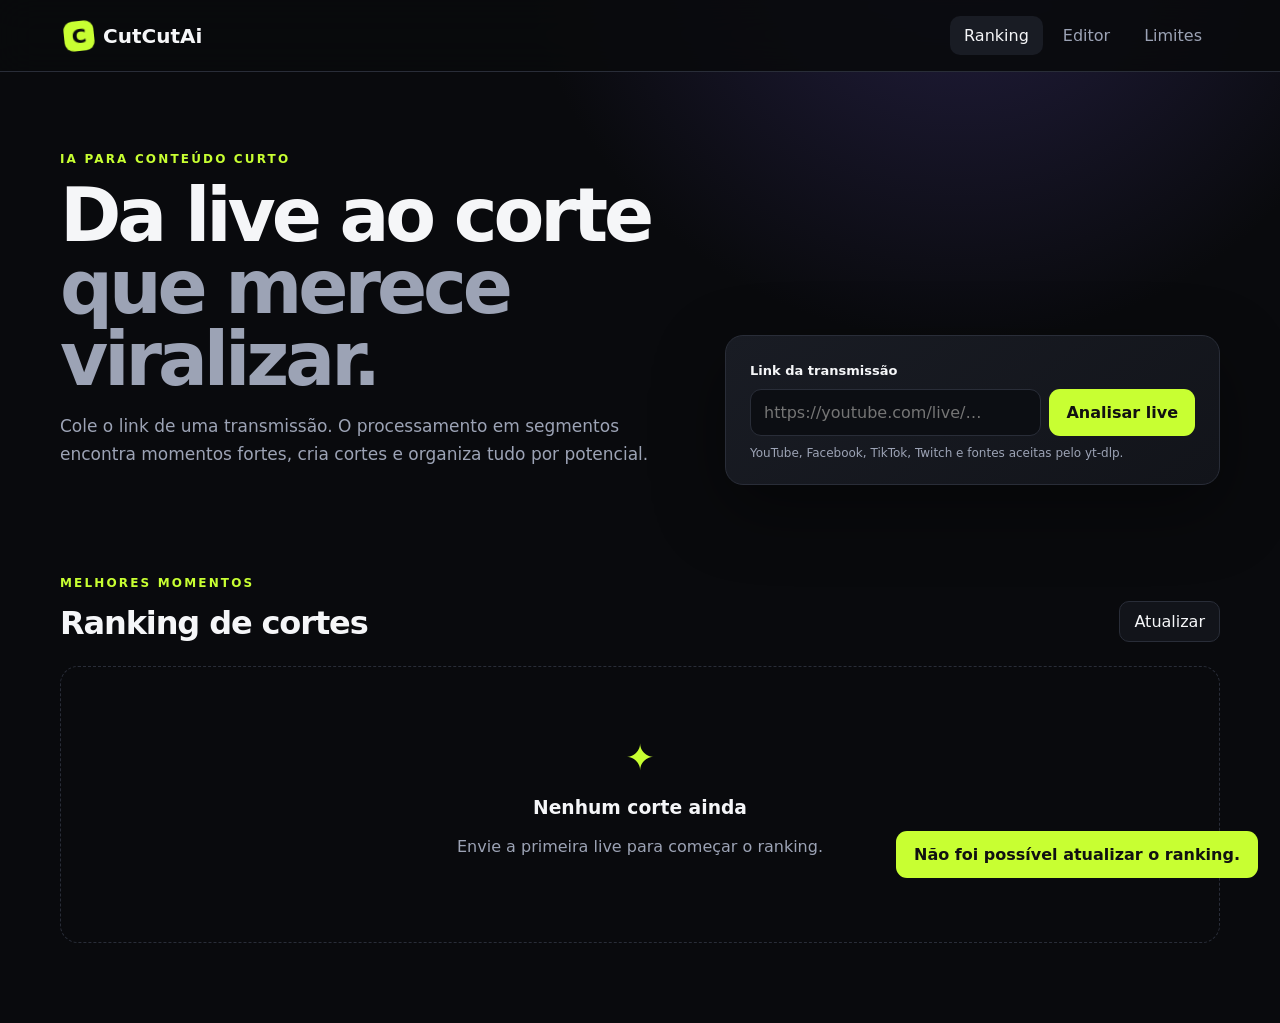
==== frontend/index.html @ 62fc754a "feat: criar MVP de cortes automáticos de lives" ====
<!doctype html>
<html lang="pt-BR">
<head>
  <meta charset="utf-8">
  <meta name="viewport" content="width=device-width,initial-scale=1">
  <meta name="description" content="CutCutAi — encontre e edite os melhores momentos de transmissões ao vivo.">
  <title>CutCutAi</title>
  <link rel="stylesheet" href="styles.css">
</head>
<body>
  <header class="topbar">
    <a class="brand" href="#"><span class="brand-mark">C</span>CutCutAi</a>
    <nav aria-label="Principal">
      <button class="nav-item active" data-view="ranking">Ranking</button>
      <button class="nav-item" data-view="editor">Editor</button>
      <button class="nav-item" data-view="about">Limites</button>
    </nav>
  </header>

  <main>
    <section class="hero">
      <div>
        <p class="eyebrow">IA PARA CONTEÚDO CURTO</p>
        <h1>Da live ao corte<br><span>que merece viralizar.</span></h1>
        <p class="lead">Cole o link de uma transmissão. O processamento em segmentos encontra momentos fortes, cria cortes e organiza tudo por potencial.</p>
      </div>
      <form id="live-form" class="capture-card">
        <label for="live-url">Link da transmissão</label>
        <div class="input-row">
          <input id="live-url" type="url" required placeholder="https://youtube.com/live/…" autocomplete="url">
          <button type="submit">Analisar live</button>
        </div>
        <p id="platform-hint" class="hint">YouTube, Facebook, TikTok, Twitch e fontes aceitas pelo yt-dlp.</p>
      </form>
    </section>

    <section id="ranking" class="view active">
      <div class="section-head">
        <div><p class="eyebrow">MELHORES MOMENTOS</p><h2>Ranking de cortes</h2></div>
        <button id="refresh" class="secondary">Atualizar</button>
      </div>
      <div id="ranking-grid" class="ranking-grid" aria-live="polite"></div>
      <div id="empty-state" class="empty-state" hidden>
        <span>✦</span><h3>Nenhum corte ainda</h3><p>Envie a primeira live para começar o ranking.</p>
      </div>
    </section>

    <section id="editor" class="view">
      <div class="section-head"><div><p class="eyebrow">PÓS-PRODUÇÃO</p><h2>Editor de cortes</h2></div></div>
      <div class="editor-grid">
        <div class="preview-panel"><div id="video-placeholder"><span>▶</span><p>Selecione um corte do ranking</p></div><video id="preview" controls hidden></video></div>
        <form id="edit-form" class="controls">
          <label>Corte<select id="clip-select" required><option value="">Selecione…</option></select></label>
          <label>Estilo de legenda<select id="caption-style"><option value="viral">Viral (grande e dinâmica)</option><option value="clean">Clean</option><option value="none">Sem legenda</option></select></label>
          <label>Filtro<select id="filter"><option value="none">Original</option><option value="vivid">Vibrante</option><option value="cinematic">Cinematográfico</option><option value="mono">Preto e branco</option></select></label>
          <label>Resolução<select id="resolution"><option value="1080">Full HD · recomendado</option><option value="720">HD · mais rápido</option><option value="2160">4K · processamento lento</option></select></label>
          <label>Narração<textarea id="narration" rows="3" maxlength="500" placeholder="Texto opcional para voz…"></textarea></label>
          <p id="quality-warning" class="warning" hidden>4K usa CPU e pode consumir muitos minutos do GitHub Actions.</p>
          <button type="submit">Solicitar exportação</button>
        </form>
      </div>
    </section>

    <section id="about" class="view limits">
      <p class="eyebrow">TRANSPARÊNCIA</p><h2>O que acontece nos bastidores</h2>
      <div class="limit-grid">
        <article><b>Processamento incremental</b><p>A live é baixada e analisada em lotes. Não há uma IA assistindo em tempo real.</p></article>
        <article><b>IA leve em CPU</b><p>Whisper tiny roda sem GPU; é econômico, mas pode errar mais que modelos maiores.</p></article>
        <article><b>Cotas do GitHub</b><p>Repositórios privados têm minutos limitados e cada job pode durar no máximo 6 horas.</p></article>
        <article><b>4K leva mais tempo</b><p>A renderização acontece em CPU. Vídeos ficam em Releases, fora do histórico Git.</p></article>
      </div>
    </section>
  </main>
  <div id="toast" role="status" aria-live="polite"></div>
  <script src="app.js"></script>
</body>
</html>
---- frontend/styles.css ----
:root{--bg:#090a0d;--panel:#12141a;--panel2:#191c24;--line:#292d38;--text:#f5f6f8;--muted:#9ca3b5;--lime:#c8ff32;--purple:#8b5cf6;--radius:18px;color-scheme:dark;font-family:Inter,ui-sans-serif,system-ui,-apple-system,sans-serif}
*{box-sizing:border-box}body{margin:0;background:radial-gradient(circle at 75% -10%,#252044 0,transparent 30%),var(--bg);color:var(--text);min-height:100vh}button,input,select,textarea{font:inherit}.topbar{height:72px;display:flex;align-items:center;justify-content:space-between;padding:0 clamp(20px,5vw,76px);border-bottom:1px solid var(--line);background:#090a0de6;backdrop-filter:blur(18px);position:sticky;top:0;z-index:5}.brand{font-weight:800;font-size:20px;color:var(--text);text-decoration:none;display:flex;align-items:center;gap:9px}.brand-mark{display:grid;place-items:center;width:30px;height:30px;color:#090a0d;background:var(--lime);border-radius:9px;transform:rotate(-6deg)}nav{display:flex;gap:6px}.nav-item{border:0;background:transparent;color:var(--muted);padding:10px 14px;border-radius:10px;cursor:pointer}.nav-item.active,.nav-item:hover{color:var(--text);background:var(--panel2)}main{width:min(1160px,calc(100% - 40px));margin:auto}.hero{padding:80px 0 56px;display:grid;grid-template-columns:1.1fr .9fr;gap:60px;align-items:end}.eyebrow{color:var(--lime);font-size:12px;letter-spacing:.18em;font-weight:800;margin:0 0 14px}.hero h1{font-size:clamp(42px,6vw,74px);line-height:.97;letter-spacing:-.055em;margin:0}.hero h1 span{color:var(--muted)}.lead{color:var(--muted);line-height:1.65;font-size:17px;max-width:640px}.capture-card,.controls{padding:24px;background:linear-gradient(145deg,var(--panel2),var(--panel));border:1px solid var(--line);border-radius:var(--radius);box-shadow:0 24px 70px #0006}.capture-card label,.controls label{font-weight:650;font-size:13px}.input-row{display:flex;gap:8px;margin-top:10px}.input-row input,select,textarea{width:100%;background:#0c0e13;border:1px solid var(--line);color:var(--text);border-radius:11px;padding:13px;outline:0}.input-row input:focus,select:focus,textarea:focus{border-color:var(--lime)}button[type=submit],.input-row button{border:0;border-radius:11px;background:var(--lime);color:#111;font-weight:800;padding:13px 17px;white-space:nowrap;cursor:pointer}.hint,.warning{font-size:12px;color:var(--muted);margin:10px 0 0}.warning{color:#ffd166}.view{display:none;padding:35px 0 80px}.view.active{display:block}.section-head{display:flex;align-items:end;justify-content:space-between;margin-bottom:24px}.section-head h2,.limits h2{font-size:32px;letter-spacing:-.035em;margin:0}.secondary{background:var(--panel);color:var(--text);border:1px solid var(--line);border-radius:10px;padding:10px 14px;cursor:pointer}.ranking-grid{display:grid;grid-template-columns:repeat(3,1fr);gap:18px}.clip-card{background:var(--panel);border:1px solid var(--line);border-radius:16px;overflow:hidden;transition:.2s}.clip-card:hover{transform:translateY(-3px);border-color:#484d5c}.thumb{aspect-ratio:16/9;background:linear-gradient(135deg,#282240,#161922);position:relative;overflow:hidden}.thumb img{width:100%;height:100%;object-fit:cover}.score{position:absolute;top:12px;right:12px;border-radius:999px;background:#0b0c0fe8;color:var(--lime);padding:7px 10px;font-size:13px;font-weight:850}.clip-body{padding:16px}.clip-body h3{font-size:16px;margin:0 0 9px;white-space:nowrap;overflow:hidden;text-overflow:ellipsis}.meta{color:var(--muted);font-size:12px;display:flex;justify-content:space-between}.tags{color:#b7a6ff;font-size:12px;margin:12px 0;white-space:nowrap;overflow:hidden}.card-actions{display:flex;gap:8px}.card-actions a,.card-actions button{flex:1;text-align:center;text-decoration:none;border:1px solid var(--line);color:var(--text);background:var(--panel2);padding:9px;border-radius:9px;font-size:12px;cursor:pointer}.empty-state{text-align:center;padding:70px;border:1px dashed var(--line);border-radius:var(--radius);color:var(--muted)}.empty-state span{font-size:36px;color:var(--lime)}.empty-state h3{color:var(--text)}.editor-grid{display:grid;grid-template-columns:1.3fr .7fr;gap:20px}.preview-panel{aspect-ratio:16/9;display:grid;place-items:center;background:#050608;border:1px solid var(--line);border-radius:var(--radius);overflow:hidden}.preview-panel video{width:100%;height:100%}#video-placeholder{text-align:center;color:var(--muted)}#video-placeholder span{font-size:40px;color:var(--lime)}.controls{display:grid;gap:15px}.controls label{display:grid;gap:7px}.limit-grid{display:grid;grid-template-columns:repeat(2,1fr);gap:16px;margin-top:24px}.limit-grid article{background:var(--panel);border:1px solid var(--line);border-radius:15px;padding:21px}.limit-grid p{color:var(--muted);line-height:1.55;margin-bottom:0}#toast{position:fixed;right:22px;bottom:22px;background:var(--lime);color:#111;padding:14px 18px;border-radius:11px;font-weight:750;transform:translateY(100px);opacity:0;transition:.25s;z-index:9}#toast.show{transform:none;opacity:1}
@media(max-width:800px){.topbar{padding:0 16px}.brand{font-size:0}.brand-mark{font-size:16px}nav{gap:0}.nav-item{padding:9px}.hero{grid-template-columns:1fr;gap:24px;padding-top:45px}.input-row{flex-direction:column}.ranking-grid{grid-template-columns:1fr}.editor-grid,.limit-grid{grid-template-columns:1fr}.section-head h2,.limits h2{font-size:27px}}
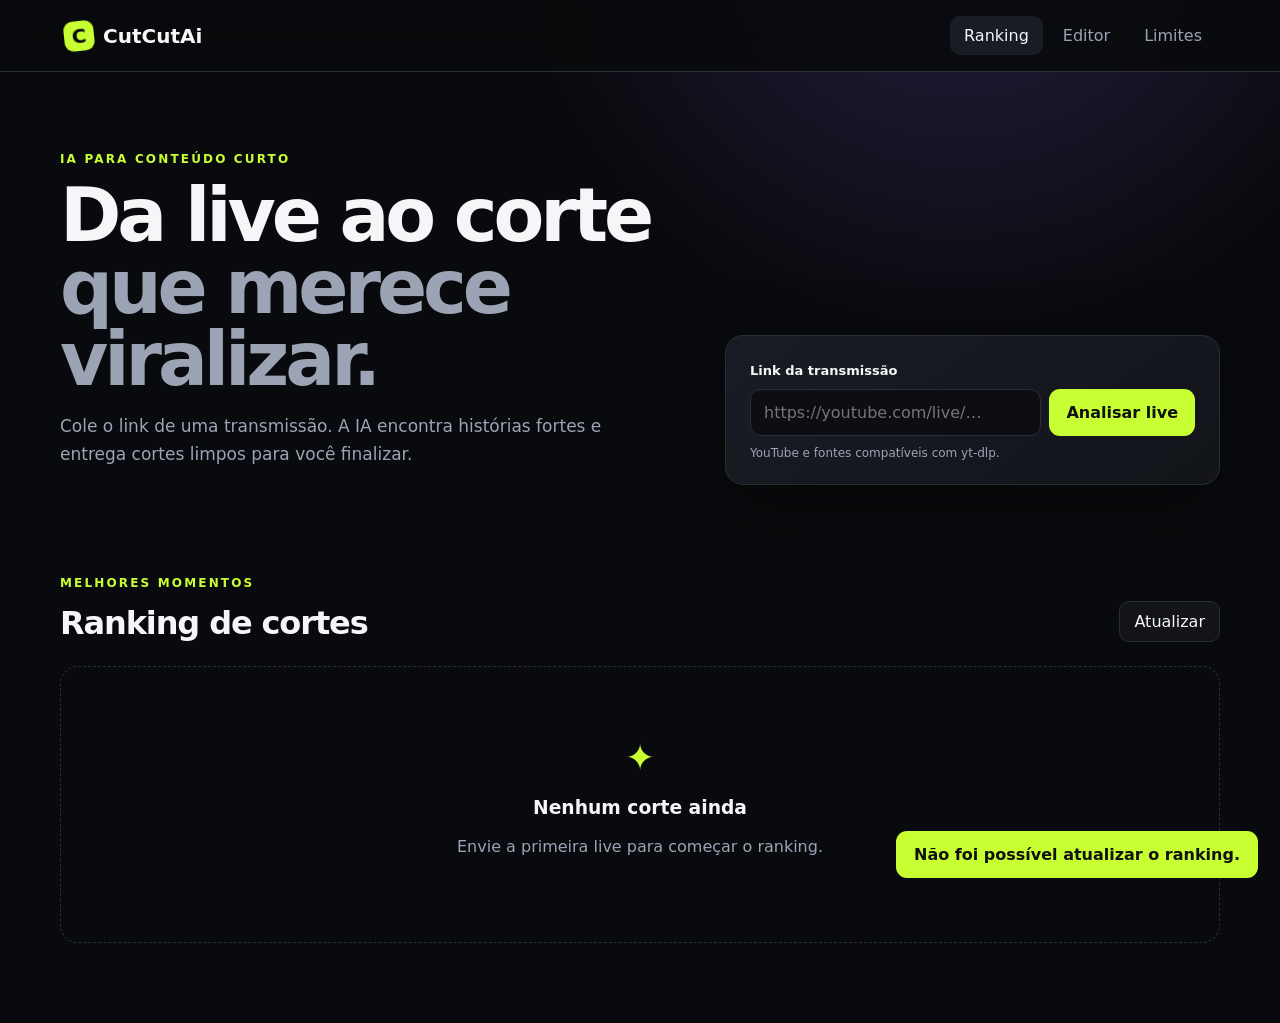
==== commit f462cb2e: "feat: iniciar editor visual de legendas" ====
--- a/frontend/index.html
+++ b/frontend/index.html
@@ -10,69 +10,12 @@
 <body>
   <header class="topbar">
     <a class="brand" href="#"><span class="brand-mark">C</span>CutCutAi</a>
-    <nav aria-label="Principal">
-      <button class="nav-item active" data-view="ranking">Ranking</button>
-      <button class="nav-item" data-view="editor">Editor</button>
-      <button class="nav-item" data-view="about">Limites</button>
-    </nav>
+    <nav aria-label="Principal"><button class="nav-item active" data-view="ranking">Ranking</button><button class="nav-item" data-view="editor">Editor</button><button class="nav-item" data-view="about">Limites</button></nav>
   </header>
-
   <main>
-    <section class="hero">
-      <div>
-        <p class="eyebrow">IA PARA CONTEÚDO CURTO</p>
-        <h1>Da live ao corte<br><span>que merece viralizar.</span></h1>
-        <p class="lead">Cole o link de uma transmissão. O processamento em segmentos encontra momentos fortes, cria cortes e organiza tudo por potencial.</p>
-      </div>
-      <form id="live-form" class="capture-card">
-        <label for="live-url">Link da transmissão</label>
-        <div class="input-row">
-          <input id="live-url" type="url" required placeholder="https://youtube.com/live/…" autocomplete="url">
-          <button type="submit">Analisar live</button>
-        </div>
-        <p id="platform-hint" class="hint">YouTube, Facebook, TikTok, Twitch e fontes aceitas pelo yt-dlp.</p>
-      </form>
-    </section>
-
-    <section id="ranking" class="view active">
-      <div class="section-head">
-        <div><p class="eyebrow">MELHORES MOMENTOS</p><h2>Ranking de cortes</h2></div>
-        <button id="refresh" class="secondary">Atualizar</button>
-      </div>
-      <div id="ranking-grid" class="ranking-grid" aria-live="polite"></div>
-      <div id="empty-state" class="empty-state" hidden>
-        <span>✦</span><h3>Nenhum corte ainda</h3><p>Envie a primeira live para começar o ranking.</p>
-      </div>
-    </section>
-
-    <section id="editor" class="view">
-      <div class="section-head"><div><p class="eyebrow">PÓS-PRODUÇÃO</p><h2>Editor de cortes</h2></div></div>
-      <div class="editor-grid">
-        <div class="preview-panel"><div id="video-placeholder"><span>▶</span><p>Selecione um corte do ranking</p></div><video id="preview" controls hidden></video></div>
-        <form id="edit-form" class="controls">
-          <label>Corte<select id="clip-select" required><option value="">Selecione…</option></select></label>
-          <label>Estilo de legenda<select id="caption-style"><option value="viral">Viral (grande e dinâmica)</option><option value="clean">Clean</option><option value="none">Sem legenda</option></select></label>
-          <label>Filtro<select id="filter"><option value="none">Original</option><option value="vivid">Vibrante</option><option value="cinematic">Cinematográfico</option><option value="mono">Preto e branco</option></select></label>
-          <label>Resolução<select id="resolution"><option value="1080">Full HD · recomendado</option><option value="720">HD · mais rápido</option><option value="2160">4K · processamento lento</option></select></label>
-          <label>Narração<textarea id="narration" rows="3" maxlength="500" placeholder="Texto opcional para voz…"></textarea></label>
-          <p id="quality-warning" class="warning" hidden>4K usa CPU e pode consumir muitos minutos do GitHub Actions.</p>
-          <button type="submit">Solicitar exportação</button>
-        </form>
-      </div>
-    </section>
-
-    <section id="about" class="view limits">
-      <p class="eyebrow">TRANSPARÊNCIA</p><h2>O que acontece nos bastidores</h2>
-      <div class="limit-grid">
-        <article><b>Processamento incremental</b><p>A live é baixada e analisada em lotes. Não há uma IA assistindo em tempo real.</p></article>
-        <article><b>IA leve em CPU</b><p>Whisper tiny roda sem GPU; é econômico, mas pode errar mais que modelos maiores.</p></article>
-        <article><b>Cotas do GitHub</b><p>Repositórios privados têm minutos limitados e cada job pode durar no máximo 6 horas.</p></article>
-        <article><b>4K leva mais tempo</b><p>A renderização acontece em CPU. Vídeos ficam em Releases, fora do histórico Git.</p></article>
-      </div>
-    </section>
-  </main>
-  <div id="toast" role="status" aria-live="polite"></div>
-  <script src="app.js"></script>
-</body>
-</html>
-
+    <section class="hero"><div><p class="eyebrow">IA PARA CONTEÚDO CURTO</p><h1>Da live ao corte<br><span>que merece viralizar.</span></h1><p class="lead">Cole o link de uma transmissão. A IA encontra histórias fortes e entrega cortes limpos para você finalizar.</p></div><form id="live-form" class="capture-card"><label for="live-url">Link da transmissão</label><div class="input-row"><input id="live-url" type="url" required placeholder="https://youtube.com/live/…" autocomplete="url"><button type="submit">Analisar live</button></div><p id="platform-hint" class="hint">YouTube e fontes compatíveis com yt-dlp.</p></form></section>
+    <section id="ranking" class="view active"><div class="section-head"><div><p class="eyebrow">MELHORES MOMENTOS</p><h2>Ranking de cortes</h2></div><button id="refresh" class="secondary">Atualizar</button></div><div id="ranking-grid" class="ranking-grid" aria-live="polite"></div><div id="empty-state" class="empty-state" hidden><span>✦</span><h3>Nenhum corte ainda</h3><p>Envie a primeira live para começar o ranking.</p></div></section>
+    <section id="editor" class="view"><div class="section-head"><div><p class="eyebrow">PÓS-PRODUÇÃO</p><h2>Editor de cortes</h2></div></div><div class="editor-grid"><div class="preview-panel"><div id="video-placeholder"><span>▶</span><p>Selecione um corte do ranking</p></div><div id="preview-stage" class="preview-stage" hidden><video id="preview" controls></video><div id="caption-preview" class="caption-preview">Sua legenda aparece aqui</div></div></div><form id="edit-form" class="controls"><label>Corte<select id="clip-select" required><option value="">Selecione…</option></select></label><label>Legenda<select id="caption-style"><option value="none">Sem legenda</option><option value="viral">Viral</option><option value="clean">Clean</option></select></label><div id="caption-controls"><label>Cor da legenda<input id="caption-color" type="color" value="#ffffff"></label><label>Cor do destaque<input id="highlight-color" type="color" value="#ffff00"></label><label>Posição<select id="caption-position"><option value="bottom">Inferior</option><option value="center">Centro</option><option value="top">Superior</option></select></label><label>Tamanho<input id="caption-size" type="range" min="40" max="90" value="62"><span id="caption-size-value">62</span></label><label class="check"><input id="caption-emphasis" type="checkbox" checked> Destacar palavras fortes automaticamente</label></div><label>Filtro<select id="filter"><option value="none">Original</option><option value="vivid">Vibrante</option><option value="cinematic">Cinematográfico</option><option value="mono">Preto e branco</option></select></label><label>Resolução<select id="resolution"><option value="1080">Full HD · recomendado</option><option value="720">HD · mais rápido</option><option value="2160">4K · processamento lento</option></select></label><p id="quality-warning" class="warning" hidden>4K usa mais processamento.</p><button type="submit">Solicitar exportação</button></form></div></section>
+    <section id="about" class="view limits"><p class="eyebrow">TRANSPARÊNCIA</p><h2>Como funciona</h2><div class="limit-grid"><article><b>Cortes inteligentes</b><p>A IA seleciona histórias completas sem forçar uma quantidade fixa.</p></article><article><b>Arquivo limpo</b><p>O corte original permanece sem legenda queimada para permitir edição posterior.</p></article><article><b>Editor separado</b><p>Legenda, cores, posição e filtro são escolhas de pós-produção.</p></article><article><b>Qualidade</b><p>A exportação preserva o áudio e permite escolher a resolução.</p></article></div></section>
+  </main><div id="toast" role="status" aria-live="polite"></div><script src="app.js"></script>
+</body></html>
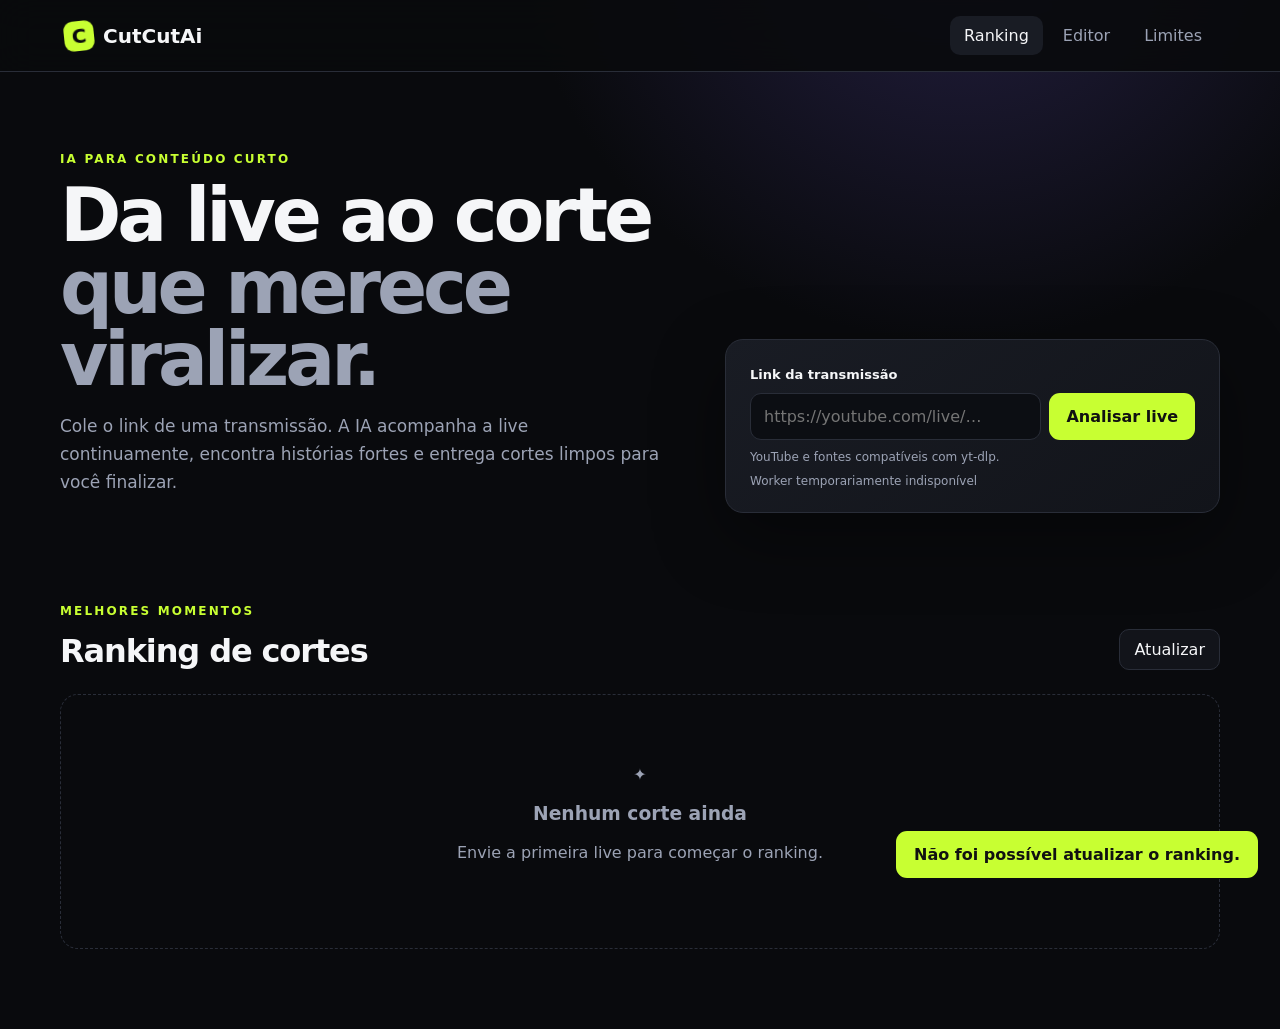
==== commit 12e832f1: "feat: adicionar controles diretos da live" ====
--- a/frontend/index.html
+++ b/frontend/index.html
@@ -13,7 +13,7 @@
     <nav aria-label="Principal"><button class="nav-item active" data-view="ranking">Ranking</button><button class="nav-item" data-view="editor">Editor</button><button class="nav-item" data-view="about">Limites</button></nav>
   </header>
   <main>
-    <section class="hero"><div><p class="eyebrow">IA PARA CONTEÚDO CURTO</p><h1>Da live ao corte<br><span>que merece viralizar.</span></h1><p class="lead">Cole o link de uma transmissão. A IA encontra histórias fortes e entrega cortes limpos para você finalizar.</p></div><form id="live-form" class="capture-card"><label for="live-url">Link da transmissão</label><div class="input-row"><input id="live-url" type="url" required placeholder="https://youtube.com/live/…" autocomplete="url"><button type="submit">Analisar live</button></div><p id="platform-hint" class="hint">YouTube e fontes compatíveis com yt-dlp.</p></form></section>
+    <section class="hero"><div><p class="eyebrow">IA PARA CONTEÚDO CURTO</p><h1>Da live ao corte<br><span>que merece viralizar.</span></h1><p class="lead">Cole o link de uma transmissão. A IA acompanha a live continuamente, encontra histórias fortes e entrega cortes limpos para você finalizar.</p></div><form id="live-form" class="capture-card"><label for="live-url">Link da transmissão</label><div class="input-row"><input id="live-url" type="url" required placeholder="https://youtube.com/live/…" autocomplete="url"><button id="live-submit" type="submit">Analisar live</button></div><p id="platform-hint" class="hint">YouTube e fontes compatíveis com yt-dlp.</p><p id="live-status" class="hint" data-state="idle">Pronto para receber uma live</p><button id="live-stop" class="secondary" type="button" hidden>Encerrar acompanhamento</button></form></section>
     <section id="ranking" class="view active"><div class="section-head"><div><p class="eyebrow">MELHORES MOMENTOS</p><h2>Ranking de cortes</h2></div><button id="refresh" class="secondary">Atualizar</button></div><div id="ranking-grid" class="ranking-grid" aria-live="polite"></div><div id="empty-state" class="empty-state" hidden><span>✦</span><h3>Nenhum corte ainda</h3><p>Envie a primeira live para começar o ranking.</p></div></section>
     <section id="editor" class="view"><div class="section-head"><div><p class="eyebrow">PÓS-PRODUÇÃO</p><h2>Editor de cortes</h2></div></div><div class="editor-grid"><div class="preview-panel"><div id="video-placeholder"><span>▶</span><p>Selecione um corte do ranking</p></div><div id="preview-stage" class="preview-stage" hidden><video id="preview" controls></video><div id="caption-preview" class="caption-preview">Sua legenda aparece aqui</div></div></div><form id="edit-form" class="controls"><label>Corte<select id="clip-select" required><option value="">Selecione…</option></select></label><label>Legenda<select id="caption-style"><option value="none">Sem legenda</option><option value="viral">Viral</option><option value="clean">Clean</option></select></label><div id="caption-controls"><label>Cor da legenda<input id="caption-color" type="color" value="#ffffff"></label><label>Cor do destaque<input id="highlight-color" type="color" value="#ffff00"></label><label>Posição<select id="caption-position"><option value="bottom">Inferior</option><option value="center">Centro</option><option value="top">Superior</option></select></label><label>Tamanho<input id="caption-size" type="range" min="40" max="90" value="62"><span id="caption-size-value">62</span></label><label class="check"><input id="caption-emphasis" type="checkbox" checked> Destacar palavras fortes automaticamente</label></div><label>Filtro<select id="filter"><option value="none">Original</option><option value="vivid">Vibrante</option><option value="cinematic">Cinematográfico</option><option value="mono">Preto e branco</option></select></label><label>Resolução<select id="resolution"><option value="1080">Full HD · recomendado</option><option value="720">HD · mais rápido</option><option value="2160">4K · processamento lento</option></select></label><p id="quality-warning" class="warning" hidden>4K usa mais processamento.</p><button type="submit">Solicitar exportação</button></form></div></section>
     <section id="about" class="view limits"><p class="eyebrow">TRANSPARÊNCIA</p><h2>Como funciona</h2><div class="limit-grid"><article><b>Cortes inteligentes</b><p>A IA seleciona histórias completas sem forçar uma quantidade fixa.</p></article><article><b>Arquivo limpo</b><p>O corte original permanece sem legenda queimada para permitir edição posterior.</p></article><article><b>Editor separado</b><p>Legenda, cores, posição e filtro são escolhas de pós-produção.</p></article><article><b>Qualidade</b><p>A exportação preserva o áudio e permite escolher a resolução.</p></article></div></section>
--- a/frontend/styles.css
+++ b/frontend/styles.css
@@ -1,4 +1 @@
-:root{--bg:#090a0d;--panel:#12141a;--panel2:#191c24;--line:#292d38;--text:#f5f6f8;--muted:#9ca3b5;--lime:#c8ff32;--purple:#8b5cf6;--radius:18px;color-scheme:dark;font-family:Inter,ui-sans-serif,system-ui,-apple-system,sans-serif}
-*{box-sizing:border-box}body{margin:0;background:radial-gradient(circle at 75% -10%,#252044 0,transparent 30%),var(--bg);color:var(--text);min-height:100vh}button,input,select,textarea{font:inherit}.topbar{height:72px;display:flex;align-items:center;justify-content:space-between;padding:0 clamp(20px,5vw,76px);border-bottom:1px solid var(--line);background:#090a0de6;backdrop-filter:blur(18px);position:sticky;top:0;z-index:5}.brand{font-weight:800;font-size:20px;color:var(--text);text-decoration:none;display:flex;align-items:center;gap:9px}.brand-mark{display:grid;place-items:center;width:30px;height:30px;color:#090a0d;background:var(--lime);border-radius:9px;transform:rotate(-6deg)}nav{display:flex;gap:6px}.nav-item{border:0;background:transparent;color:var(--muted);padding:10px 14px;border-radius:10px;cursor:pointer}.nav-item.active,.nav-item:hover{color:var(--text);background:var(--panel2)}main{width:min(1160px,calc(100% - 40px));margin:auto}.hero{padding:80px 0 56px;display:grid;grid-template-columns:1.1fr .9fr;gap:60px;align-items:end}.eyebrow{color:var(--lime);font-size:12px;letter-spacing:.18em;font-weight:800;margin:0 0 14px}.hero h1{font-size:clamp(42px,6vw,74px);line-height:.97;letter-spacing:-.055em;margin:0}.hero h1 span{color:var(--muted)}.lead{color:var(--muted);line-height:1.65;font-size:17px;max-width:640px}.capture-card,.controls{padding:24px;background:linear-gradient(145deg,var(--panel2),var(--panel));border:1px solid var(--line);border-radius:var(--radius);box-shadow:0 24px 70px #0006}.capture-card label,.controls label{font-weight:650;font-size:13px}.input-row{display:flex;gap:8px;margin-top:10px}.input-row input,select,textarea{width:100%;background:#0c0e13;border:1px solid var(--line);color:var(--text);border-radius:11px;padding:13px;outline:0}.input-row input:focus,select:focus,textarea:focus{border-color:var(--lime)}button[type=submit],.input-row button{border:0;border-radius:11px;background:var(--lime);color:#111;font-weight:800;padding:13px 17px;white-space:nowrap;cursor:pointer}.hint,.warning{font-size:12px;color:var(--muted);margin:10px 0 0}.warning{color:#ffd166}.view{display:none;padding:35px 0 80px}.view.active{display:block}.section-head{display:flex;align-items:end;justify-content:space-between;margin-bottom:24px}.section-head h2,.limits h2{font-size:32px;letter-spacing:-.035em;margin:0}.secondary{background:var(--panel);color:var(--text);border:1px solid var(--line);border-radius:10px;padding:10px 14px;cursor:pointer}.ranking-grid{display:grid;grid-template-columns:repeat(3,1fr);gap:18px}.clip-card{background:var(--panel);border:1px solid var(--line);border-radius:16px;overflow:hidden;transition:.2s}.clip-card:hover{transform:translateY(-3px);border-color:#484d5c}.thumb{aspect-ratio:16/9;background:linear-gradient(135deg,#282240,#161922);position:relative;overflow:hidden}.thumb img{width:100%;height:100%;object-fit:cover}.score{position:absolute;top:12px;right:12px;border-radius:999px;background:#0b0c0fe8;color:var(--lime);padding:7px 10px;font-size:13px;font-weight:850}.clip-body{padding:16px}.clip-body h3{font-size:16px;margin:0 0 9px;white-space:nowrap;overflow:hidden;text-overflow:ellipsis}.meta{color:var(--muted);font-size:12px;display:flex;justify-content:space-between}.tags{color:#b7a6ff;font-size:12px;margin:12px 0;white-space:nowrap;overflow:hidden}.card-actions{display:flex;gap:8px}.card-actions a,.card-actions button{flex:1;text-align:center;text-decoration:none;border:1px solid var(--line);color:var(--text);background:var(--panel2);padding:9px;border-radius:9px;font-size:12px;cursor:pointer}.empty-state{text-align:center;padding:70px;border:1px dashed var(--line);border-radius:var(--radius);color:var(--muted)}.empty-state span{font-size:36px;color:var(--lime)}.empty-state h3{color:var(--text)}.editor-grid{display:grid;grid-template-columns:1.3fr .7fr;gap:20px}.preview-panel{aspect-ratio:16/9;display:grid;place-items:center;background:#050608;border:1px solid var(--line);border-radius:var(--radius);overflow:hidden}.preview-panel video{width:100%;height:100%}#video-placeholder{text-align:center;color:var(--muted)}#video-placeholder span{font-size:40px;color:var(--lime)}.controls{display:grid;gap:15px}.controls label{display:grid;gap:7px}.limit-grid{display:grid;grid-template-columns:repeat(2,1fr);gap:16px;margin-top:24px}.limit-grid article{background:var(--panel);border:1px solid var(--line);border-radius:15px;padding:21px}.limit-grid p{color:var(--muted);line-height:1.55;margin-bottom:0}#toast{position:fixed;right:22px;bottom:22px;background:var(--lime);color:#111;padding:14px 18px;border-radius:11px;font-weight:750;transform:translateY(100px);opacity:0;transition:.25s;z-index:9}#toast.show{transform:none;opacity:1}
-@media(max-width:800px){.topbar{padding:0 16px}.brand{font-size:0}.brand-mark{font-size:16px}nav{gap:0}.nav-item{padding:9px}.hero{grid-template-columns:1fr;gap:24px;padding-top:45px}.input-row{flex-direction:column}.ranking-grid{grid-template-columns:1fr}.editor-grid,.limit-grid{grid-template-columns:1fr}.section-head h2,.limits h2{font-size:27px}}
-
+:root{--bg:#090a0d;--panel:#12141a;--panel2:#191c24;--line:#292d38;--text:#f5f6f8;--muted:#9ca3b5;--lime:#c8ff32;--radius:18px;color-scheme:dark;font-family:Inter,ui-sans-serif,system-ui,-apple-system,sans-serif}*{box-sizing:border-box}body{margin:0;background:radial-gradient(circle at 75% -10%,#252044 0,transparent 30%),var(--bg);color:var(--text);min-height:100vh}button,input,select,textarea{font:inherit}.topbar{height:72px;display:flex;align-items:center;justify-content:space-between;padding:0 clamp(20px,5vw,76px);border-bottom:1px solid var(--line);background:#090a0de6;backdrop-filter:blur(18px);position:sticky;top:0;z-index:5}.brand{font-weight:800;font-size:20px;color:var(--text);text-decoration:none;display:flex;align-items:center;gap:9px}.brand-mark{display:grid;place-items:center;width:30px;height:30px;color:#090a0d;background:var(--lime);border-radius:9px;transform:rotate(-6deg)}nav{display:flex;gap:6px}.nav-item{border:0;background:transparent;color:var(--muted);padding:10px 14px;border-radius:10px;cursor:pointer}.nav-item.active,.nav-item:hover{color:var(--text);background:var(--panel2)}main{width:min(1160px,calc(100% - 40px));margin:auto}.hero{padding:80px 0 56px;display:grid;grid-template-columns:1.1fr .9fr;gap:60px;align-items:end}.eyebrow{color:var(--lime);font-size:12px;letter-spacing:.18em;font-weight:800;margin:0 0 14px}.hero h1{font-size:clamp(42px,6vw,74px);line-height:.97;letter-spacing:-.055em;margin:0}.hero h1 span{color:var(--muted)}.lead{color:var(--muted);line-height:1.65;font-size:17px;max-width:640px}.capture-card,.controls{padding:24px;background:linear-gradient(145deg,var(--panel2),var(--panel));border:1px solid var(--line);border-radius:var(--radius);box-shadow:0 24px 70px #0006}.capture-card label,.controls label{font-weight:650;font-size:13px}.input-row{display:flex;gap:8px;margin-top:10px}.input-row input,select,textarea{width:100%;background:#0c0e13;border:1px solid var(--line);color:var(--text);border-radius:11px;padding:13px;outline:0}.input-row input:focus,select:focus,textarea:focus{border-color:var(--lime)}button[type=submit],.input-row button{border:0;border-radius:11px;background:var(--lime);color:#111;font-weight:800;padding:13px 17px;white-space:nowrap;cursor:pointer}.hint,.warning{font-size:12px;color:var(--muted);margin:10px 0 0}.warning{color:#ffd166}.view{display:none;padding:35px 0 80px}.view.active{display:block}.section-head{display:flex;align-items:end;justify-content:space-between;margin-bottom:24px}.section-head h2,.limits h2{font-size:32px;letter-spacing:-.035em;margin:0}.secondary{background:var(--panel);color:var(--text);border:1px solid var(--line);border-radius:10px;padding:10px 14px;cursor:pointer}.ranking-grid{display:grid;grid-template-columns:repeat(3,1fr);gap:18px}.clip-card{background:var(--panel);border:1px solid var(--line);border-radius:16px;overflow:hidden;transition:.2s}.clip-card:hover{transform:translateY(-3px);border-color:#484d5c}.thumb{aspect-ratio:16/9;background:linear-gradient(135deg,#282240,#161922);position:relative;overflow:hidden}.thumb img{width:100%;height:100%;object-fit:cover}.score{position:absolute;top:12px;right:12px;border-radius:999px;background:#0b0c0fe8;color:var(--lime);padding:7px 10px;font-size:13px;font-weight:850}.clip-body{padding:16px}.clip-body h3{font-size:16px;margin:0 0 9px;white-space:nowrap;overflow:hidden;text-overflow:ellipsis}.meta{color:var(--muted);font-size:12px;display:flex;justify-content:space-between}.tags{color:#b7a6ff;font-size:12px;margin:12px 0;white-space:nowrap;overflow:hidden}.card-actions{display:flex;gap:8px}.card-actions a,.card-actions button{flex:1;text-align:center;text-decoration:none;border:1px solid var(--line);color:var(--text);background:var(--panel2);padding:9px;border-radius:9px;font-size:12px;cursor:pointer}.empty-state{text-align:center;padding:70px;border:1px dashed var(--line);border-radius:var(--radius);color:var(--muted)}.editor-grid{display:grid;grid-template-columns:1.3fr .7fr;gap:20px}.preview-panel{aspect-ratio:16/9;display:grid;place-items:center;background:#050608;border:1px solid var(--line);border-radius:var(--radius);overflow:hidden}.preview-stage{width:100%;height:100%;position:relative}.preview-stage video{width:100%;height:100%;display:block}.caption-preview{position:absolute;left:8%;right:8%;bottom:14%;text-align:center;font-weight:900;line-height:1.08;text-shadow:0 2px 3px #000,0 0 8px #000;pointer-events:none}.caption-preview[data-position=center]{bottom:46%}.caption-preview[data-position=top]{bottom:auto;top:12%}#video-placeholder{text-align:center;color:var(--muted)}#video-placeholder span{font-size:40px;color:var(--lime)}.controls{display:grid;gap:15px}.controls label{display:grid;gap:7px}#caption-controls{display:grid;grid-template-columns:1fr 1fr;gap:12px;padding:14px;border:1px solid var(--line);border-radius:12px;background:#0c0e13}#caption-controls label:nth-child(n+3){grid-column:1/-1}.controls input[type=color]{width:100%;height:42px;border:1px solid var(--line);border-radius:9px;background:#0c0e13;padding:4px}.controls input[type=range]{width:100%}.controls .check{display:flex!important;grid-column:1/-1;flex-direction:row;align-items:center;gap:9px}.controls .check input{width:auto}.limit-grid{display:grid;grid-template-columns:repeat(2,1fr);gap:16px;margin-top:24px}.limit-grid article{background:var(--panel);border:1px solid var(--line);border-radius:15px;padding:21px}.limit-grid p{color:var(--muted);line-height:1.55;margin-bottom:0}#toast{position:fixed;right:22px;bottom:22px;background:var(--lime);color:#111;padding:14px 18px;border-radius:11px;font-weight:750;transform:translateY(100px);opacity:0;transition:.25s;z-index:9}#toast.show{transform:none;opacity:1}@media(max-width:800px){.topbar{padding:0 16px}.brand{font-size:0}.brand-mark{font-size:16px}nav{gap:0}.nav-item{padding:9px}.hero{grid-template-columns:1fr;gap:24px;padding-top:45px}.input-row{flex-direction:column}.ranking-grid{grid-template-columns:1fr}.editor-grid,.limit-grid{grid-template-columns:1fr}.section-head h2,.limits h2{font-size:27px}#caption-controls{grid-template-columns:1fr}#caption-controls label{grid-column:1!important}}
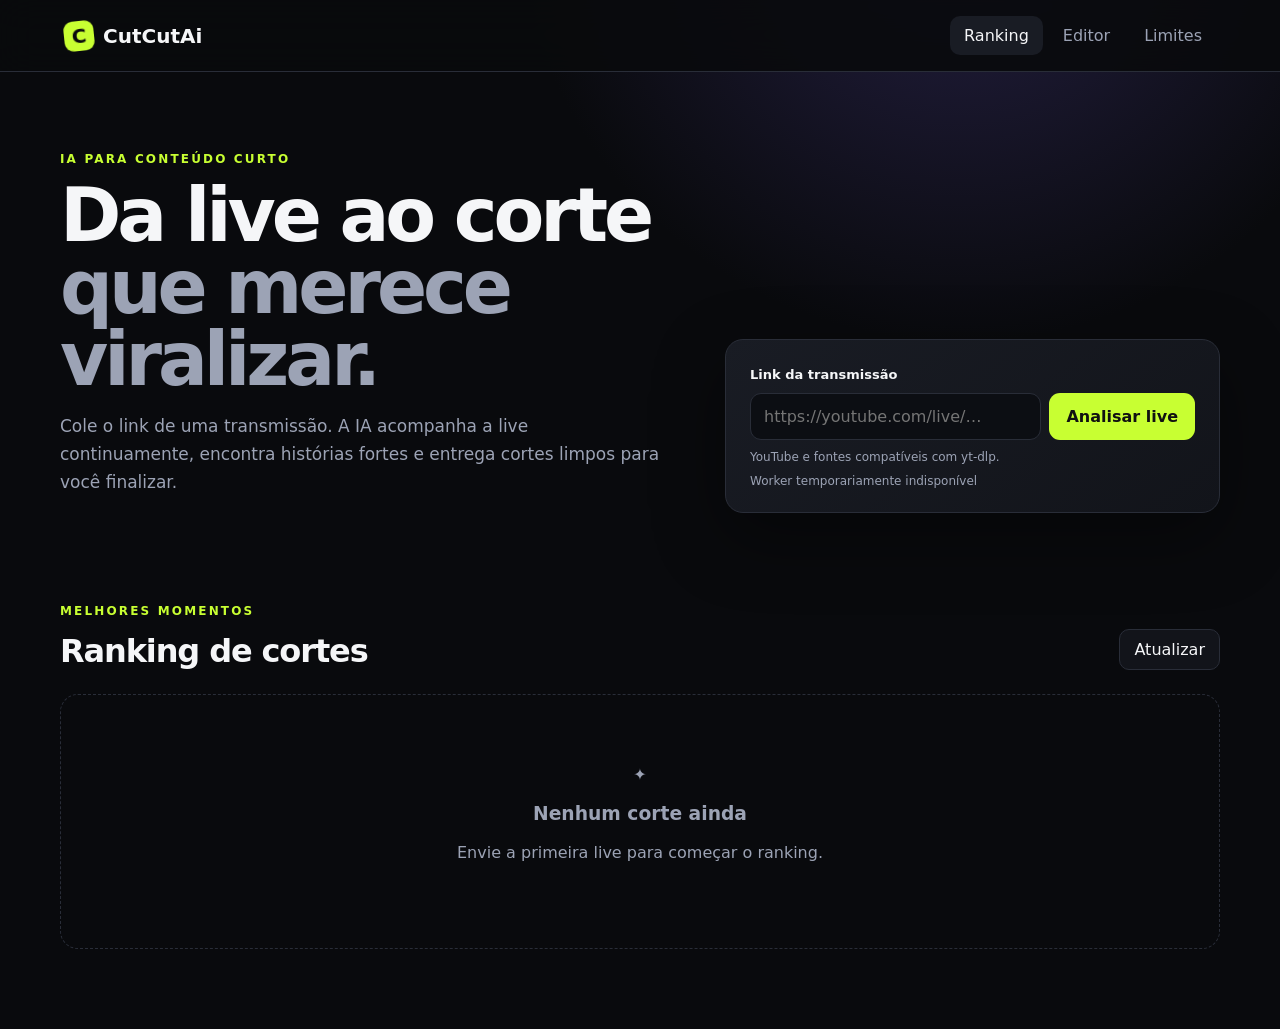
==== commit 84517acc: "feat: mostrar estado da exportação no editor" ====
--- a/frontend/index.html
+++ b/frontend/index.html
@@ -1,21 +1,14 @@
 <!doctype html>
 <html lang="pt-BR">
 <head>
-  <meta charset="utf-8">
-  <meta name="viewport" content="width=device-width,initial-scale=1">
-  <meta name="description" content="CutCutAi — encontre e edite os melhores momentos de transmissões ao vivo.">
-  <title>CutCutAi</title>
-  <link rel="stylesheet" href="styles.css">
+  <meta charset="utf-8"><meta name="viewport" content="width=device-width,initial-scale=1"><meta name="description" content="CutCutAi — encontre e edite os melhores momentos de transmissões ao vivo."><title>CutCutAi</title><link rel="stylesheet" href="styles.css">
 </head>
 <body>
-  <header class="topbar">
-    <a class="brand" href="#"><span class="brand-mark">C</span>CutCutAi</a>
-    <nav aria-label="Principal"><button class="nav-item active" data-view="ranking">Ranking</button><button class="nav-item" data-view="editor">Editor</button><button class="nav-item" data-view="about">Limites</button></nav>
-  </header>
-  <main>
-    <section class="hero"><div><p class="eyebrow">IA PARA CONTEÚDO CURTO</p><h1>Da live ao corte<br><span>que merece viralizar.</span></h1><p class="lead">Cole o link de uma transmissão. A IA acompanha a live continuamente, encontra histórias fortes e entrega cortes limpos para você finalizar.</p></div><form id="live-form" class="capture-card"><label for="live-url">Link da transmissão</label><div class="input-row"><input id="live-url" type="url" required placeholder="https://youtube.com/live/…" autocomplete="url"><button id="live-submit" type="submit">Analisar live</button></div><p id="platform-hint" class="hint">YouTube e fontes compatíveis com yt-dlp.</p><p id="live-status" class="hint" data-state="idle">Pronto para receber uma live</p><button id="live-stop" class="secondary" type="button" hidden>Encerrar acompanhamento</button></form></section>
-    <section id="ranking" class="view active"><div class="section-head"><div><p class="eyebrow">MELHORES MOMENTOS</p><h2>Ranking de cortes</h2></div><button id="refresh" class="secondary">Atualizar</button></div><div id="ranking-grid" class="ranking-grid" aria-live="polite"></div><div id="empty-state" class="empty-state" hidden><span>✦</span><h3>Nenhum corte ainda</h3><p>Envie a primeira live para começar o ranking.</p></div></section>
-    <section id="editor" class="view"><div class="section-head"><div><p class="eyebrow">PÓS-PRODUÇÃO</p><h2>Editor de cortes</h2></div></div><div class="editor-grid"><div class="preview-panel"><div id="video-placeholder"><span>▶</span><p>Selecione um corte do ranking</p></div><div id="preview-stage" class="preview-stage" hidden><video id="preview" controls></video><div id="caption-preview" class="caption-preview">Sua legenda aparece aqui</div></div></div><form id="edit-form" class="controls"><label>Corte<select id="clip-select" required><option value="">Selecione…</option></select></label><label>Legenda<select id="caption-style"><option value="none">Sem legenda</option><option value="viral">Viral</option><option value="clean">Clean</option></select></label><div id="caption-controls"><label>Cor da legenda<input id="caption-color" type="color" value="#ffffff"></label><label>Cor do destaque<input id="highlight-color" type="color" value="#ffff00"></label><label>Posição<select id="caption-position"><option value="bottom">Inferior</option><option value="center">Centro</option><option value="top">Superior</option></select></label><label>Tamanho<input id="caption-size" type="range" min="40" max="90" value="62"><span id="caption-size-value">62</span></label><label class="check"><input id="caption-emphasis" type="checkbox" checked> Destacar palavras fortes automaticamente</label></div><label>Filtro<select id="filter"><option value="none">Original</option><option value="vivid">Vibrante</option><option value="cinematic">Cinematográfico</option><option value="mono">Preto e branco</option></select></label><label>Resolução<select id="resolution"><option value="1080">Full HD · recomendado</option><option value="720">HD · mais rápido</option><option value="2160">4K · processamento lento</option></select></label><p id="quality-warning" class="warning" hidden>4K usa mais processamento.</p><button type="submit">Solicitar exportação</button></form></div></section>
-    <section id="about" class="view limits"><p class="eyebrow">TRANSPARÊNCIA</p><h2>Como funciona</h2><div class="limit-grid"><article><b>Cortes inteligentes</b><p>A IA seleciona histórias completas sem forçar uma quantidade fixa.</p></article><article><b>Arquivo limpo</b><p>O corte original permanece sem legenda queimada para permitir edição posterior.</p></article><article><b>Editor separado</b><p>Legenda, cores, posição e filtro são escolhas de pós-produção.</p></article><article><b>Qualidade</b><p>A exportação preserva o áudio e permite escolher a resolução.</p></article></div></section>
-  </main><div id="toast" role="status" aria-live="polite"></div><script src="app.js"></script>
+<header class="topbar"><a class="brand" href="#"><span class="brand-mark">C</span>CutCutAi</a><nav aria-label="Principal"><button class="nav-item active" data-view="ranking">Ranking</button><button class="nav-item" data-view="editor">Editor</button><button class="nav-item" data-view="about">Limites</button></nav></header>
+<main>
+<section class="hero"><div><p class="eyebrow">IA PARA CONTEÚDO CURTO</p><h1>Da live ao corte<br><span>que merece viralizar.</span></h1><p class="lead">Cole o link de uma transmissão. A IA acompanha a live continuamente, encontra histórias fortes e entrega cortes limpos para você finalizar.</p></div><form id="live-form" class="capture-card"><label for="live-url">Link da transmissão</label><div class="input-row"><input id="live-url" type="url" required placeholder="https://youtube.com/live/…" autocomplete="url"><button id="live-submit" type="submit">Analisar live</button></div><p id="platform-hint" class="hint">YouTube e fontes compatíveis com yt-dlp.</p><p id="live-status" class="hint" data-state="idle">Pronto para receber uma live</p><button id="live-stop" class="secondary" type="button" hidden>Encerrar acompanhamento</button></form></section>
+<section id="ranking" class="view active"><div class="section-head"><div><p class="eyebrow">MELHORES MOMENTOS</p><h2>Ranking de cortes</h2></div><button id="refresh" class="secondary">Atualizar</button></div><div id="ranking-grid" class="ranking-grid" aria-live="polite"></div><div id="empty-state" class="empty-state" hidden><span>✦</span><h3>Nenhum corte ainda</h3><p>Envie a primeira live para começar o ranking.</p></div></section>
+<section id="editor" class="view"><div class="section-head"><div><p class="eyebrow">PÓS-PRODUÇÃO</p><h2>Editor de cortes</h2></div></div><div class="editor-grid"><div class="preview-panel"><div id="video-placeholder"><span>▶</span><p>Selecione um corte do ranking</p></div><div id="preview-stage" class="preview-stage" hidden><video id="preview" controls></video><div id="caption-preview" class="caption-preview">Sua legenda aparece aqui</div></div></div><form id="edit-form" class="controls"><label>Corte<select id="clip-select" required><option value="">Selecione…</option></select></label><label>Legenda<select id="caption-style"><option value="none">Sem legenda</option><option value="viral">Viral</option><option value="clean">Clean</option></select></label><div id="caption-controls"><label>Cor da legenda<input id="caption-color" type="color" value="#ffffff"></label><label>Cor do destaque<input id="highlight-color" type="color" value="#ffff00"></label><label>Posição<select id="caption-position"><option value="bottom">Inferior</option><option value="center">Centro</option><option value="top">Superior</option></select></label><label>Tamanho<input id="caption-size" type="range" min="40" max="90" value="62"><span id="caption-size-value">62</span></label><label class="check"><input id="caption-emphasis" type="checkbox" checked> Destacar palavras fortes automaticamente</label></div><label>Filtro<select id="filter"><option value="none">Original</option><option value="vivid">Vibrante</option><option value="cinematic">Cinematográfico</option><option value="mono">Preto e branco</option></select></label><label>Resolução<select id="resolution"><option value="1080">Full HD · recomendado</option><option value="720">HD · mais rápido</option><option value="2160">4K · processamento lento</option></select></label><p id="quality-warning" class="warning" hidden>4K usa mais processamento.</p><button type="submit">Exportar vídeo</button><div id="export-status" class="hint" data-state="idle" aria-live="polite">Nenhuma exportação em andamento.</div><a id="export-result" class="secondary" href="#" target="_blank" rel="noopener" hidden>Assistir vídeo exportado</a></form></div></section>
+<section id="about" class="view limits"><p class="eyebrow">TRANSPARÊNCIA</p><h2>Como funciona</h2><div class="limit-grid"><article><b>Cortes inteligentes</b><p>A IA seleciona histórias completas sem forçar uma quantidade fixa.</p></article><article><b>Arquivo limpo</b><p>O corte original permanece sem legenda queimada para permitir edição posterior.</p></article><article><b>Editor separado</b><p>Legenda, cores, posição e filtro são escolhas de pós-produção.</p></article><article><b>Qualidade</b><p>A exportação preserva o áudio e permite escolher a resolução.</p></article></div></section>
+</main><div id="toast" role="status" aria-live="polite"></div><script src="app.js"></script>
 </body></html>
